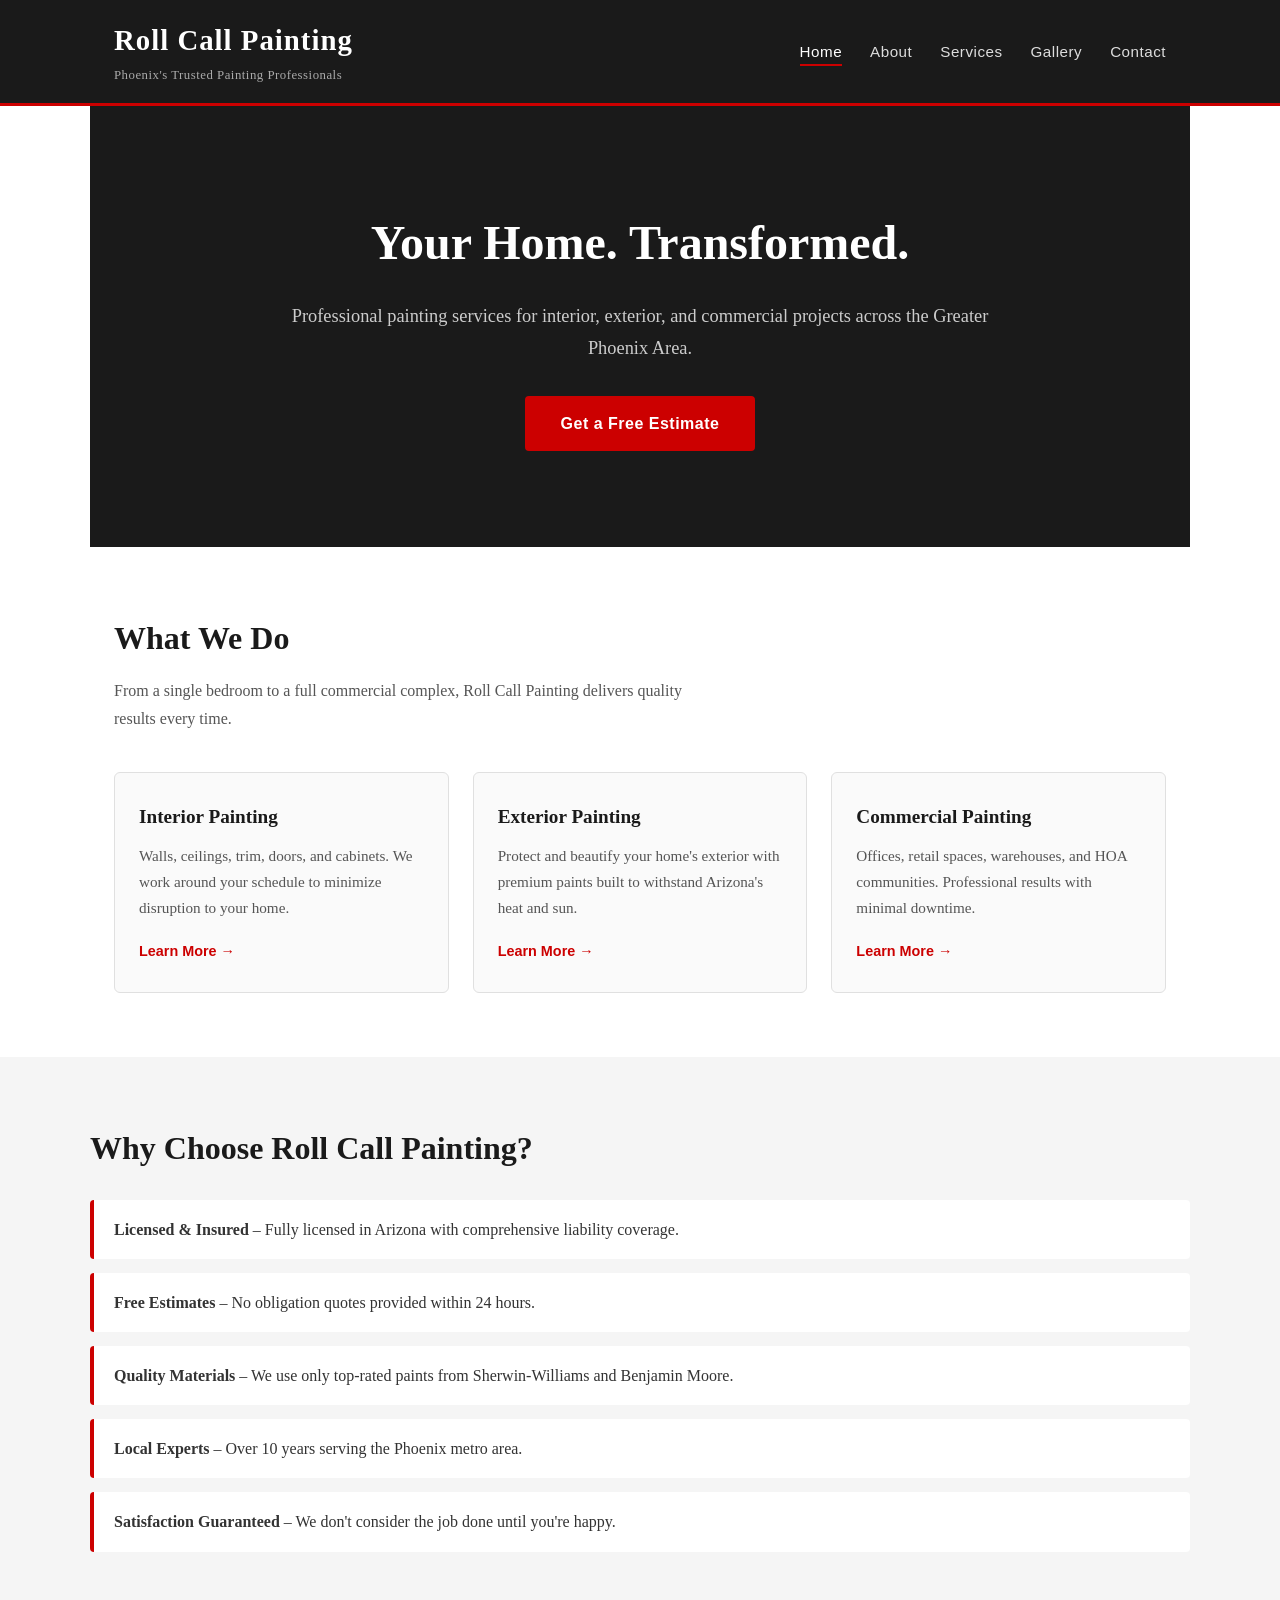
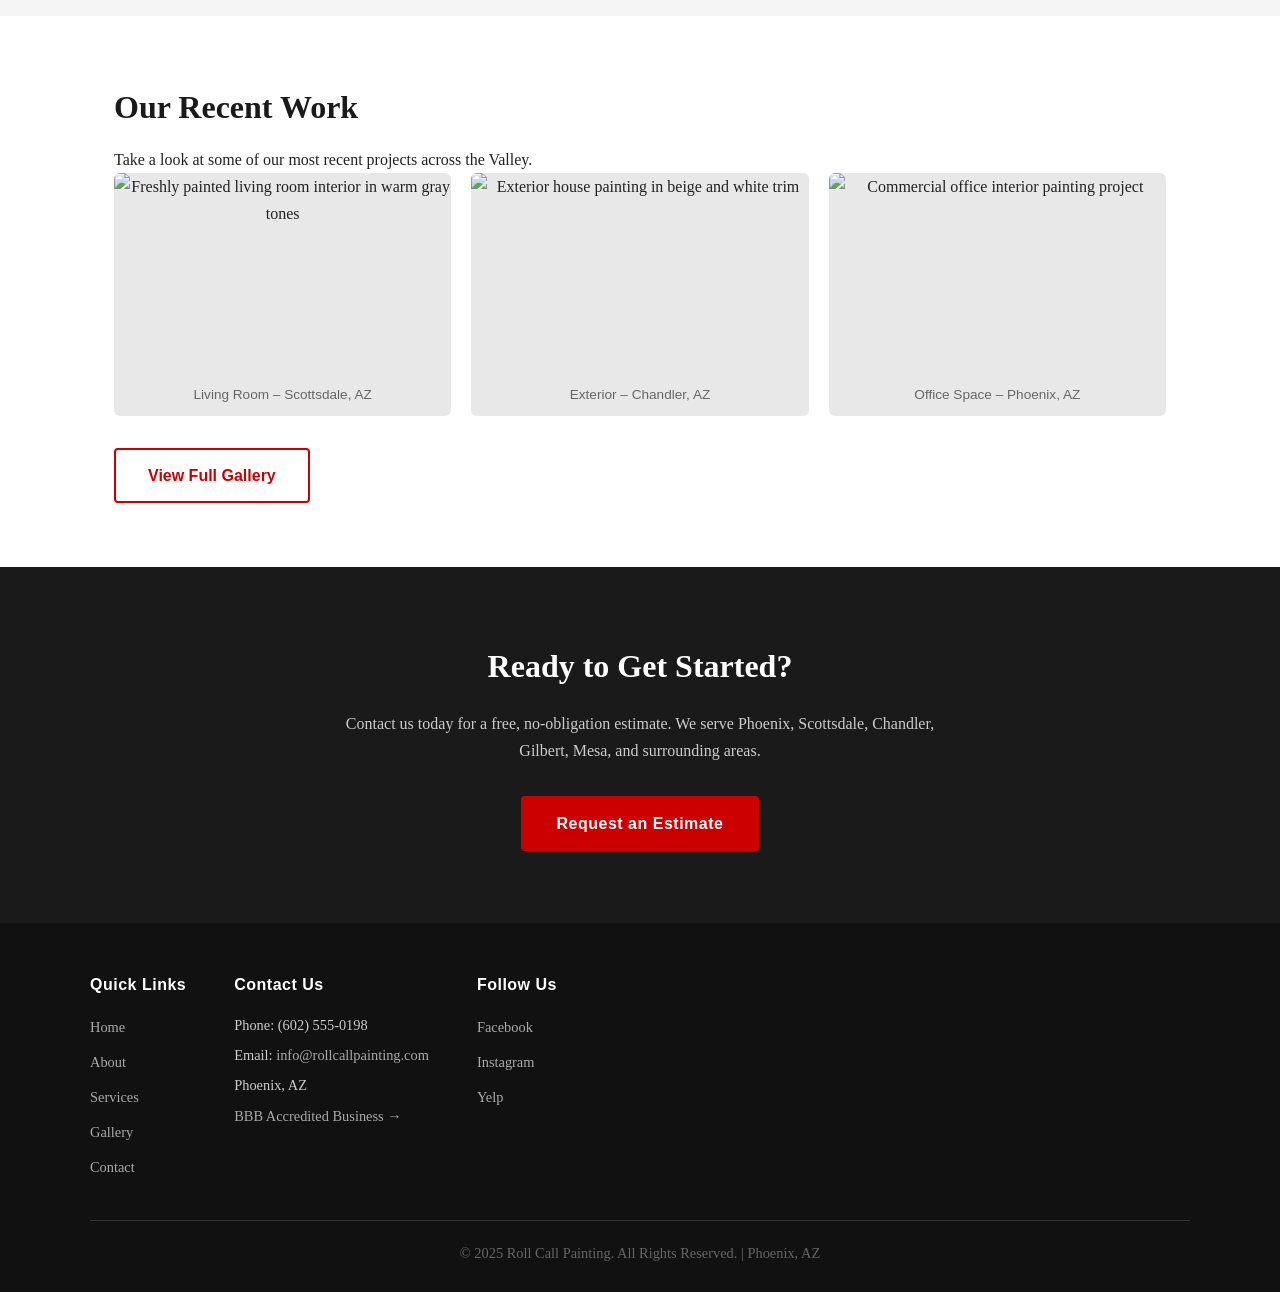
==== index.html @ e5b6031d "Add files via upload" ====
<!DOCTYPE html>
<html lang="en">
<head>
  <meta charset="UTF-8" />
  <meta name="viewport" content="width=device-width, initial-scale=1.0" />
  <meta name="description" content="Roll Call Painting – Professional interior, exterior, and commercial painting services in Phoenix, AZ." />
  <meta name="keywords" content="painting, interior painting, exterior painting, commercial painting, Phoenix, Arizona" />
  <meta name="author" content="Roll Call Painting" />
  <title>Roll Call Painting | Home</title>
  <link rel="stylesheet" href="styles.css" />
</head>
<body>

  <header>
    <div class="header-inner">
      <div class="logo">
        <h1>Roll Call Painting</h1>
        <p class="tagline">Phoenix's Trusted Painting Professionals</p>
      </div>
      <nav>
        <ul>
          <li><a href="index.html" class="active">Home</a></li>
          <li><a href="about.html">About</a></li>
          <li><a href="services.html">Services</a></li>
          <li><a href="gallery.html">Gallery</a></li>
          <li><a href="contact.html">Contact</a></li>
        </ul>
      </nav>
    </div>
  </header>

  <main>

    <!-- Hero Section -->
    <section class="hero">
      <div class="hero-content">
        <h2>Your Home. Transformed.</h2>
        <p>Professional painting services for interior, exterior, and commercial projects across the Greater Phoenix Area.</p>
        <a href="contact.html" class="btn-primary">Get a Free Estimate</a>
      </div>
    </section>

    <!-- Services Overview -->
    <section class="services-overview">
      <h2>What We Do</h2>
      <p class="section-intro">From a single bedroom to a full commercial complex, Roll Call Painting delivers quality results every time.</p>
      <div class="service-cards">
        <div class="card">
          <h3>Interior Painting</h3>
          <p>Walls, ceilings, trim, doors, and cabinets. We work around your schedule to minimize disruption to your home.</p>
          <a href="services.html">Learn More &rarr;</a>
        </div>
        <div class="card">
          <h3>Exterior Painting</h3>
          <p>Protect and beautify your home's exterior with premium paints built to withstand Arizona's heat and sun.</p>
          <a href="services.html">Learn More &rarr;</a>
        </div>
        <div class="card">
          <h3>Commercial Painting</h3>
          <p>Offices, retail spaces, warehouses, and HOA communities. Professional results with minimal downtime.</p>
          <a href="services.html">Learn More &rarr;</a>
        </div>
      </div>
    </section>

    <!-- Why Choose Us -->
    <section class="why-us">
      <h2>Why Choose Roll Call Painting?</h2>
      <ul class="reasons-list">
        <li><strong>Licensed &amp; Insured</strong> – Fully licensed in Arizona with comprehensive liability coverage.</li>
        <li><strong>Free Estimates</strong> – No obligation quotes provided within 24 hours.</li>
        <li><strong>Quality Materials</strong> – We use only top-rated paints from Sherwin-Williams and Benjamin Moore.</li>
        <li><strong>Local Experts</strong> – Over 10 years serving the Phoenix metro area.</li>
        <li><strong>Satisfaction Guaranteed</strong> – We don't consider the job done until you're happy.</li>
      </ul>
    </section>

    <!-- Gallery Preview -->
    <section class="gallery-preview">
      <h2>Our Recent Work</h2>
      <p>Take a look at some of our most recent projects across the Valley.</p>
      <div class="gallery-grid">
        <figure>
          <img src="images/interior1.jpg" alt="Freshly painted living room interior in warm gray tones" />
          <figcaption>Living Room – Scottsdale, AZ</figcaption>
        </figure>
        <figure>
          <img src="images/exterior1.jpg" alt="Exterior house painting in beige and white trim" />
          <figcaption>Exterior – Chandler, AZ</figcaption>
        </figure>
        <figure>
          <img src="images/commercial1.jpg" alt="Commercial office interior painting project" />
          <figcaption>Office Space – Phoenix, AZ</figcaption>
        </figure>
      </div>
      <a href="gallery.html" class="btn-secondary">View Full Gallery</a>
    </section>

    <!-- Contact CTA -->
    <section class="cta">
      <h2>Ready to Get Started?</h2>
      <p>Contact us today for a free, no-obligation estimate. We serve Phoenix, Scottsdale, Chandler, Gilbert, Mesa, and surrounding areas.</p>
      <a href="contact.html" class="btn-primary">Request an Estimate</a>
    </section>

  </main>

  <footer>
    <div class="footer-inner">
      <div class="footer-links">
        <h4>Quick Links</h4>
        <ul>
          <li><a href="index.html">Home</a></li>
          <li><a href="about.html">About</a></li>
          <li><a href="services.html">Services</a></li>
          <li><a href="gallery.html">Gallery</a></li>
          <li><a href="contact.html">Contact</a></li>
        </ul>
      </div>
      <div class="footer-contact">
        <h4>Contact Us</h4>
        <p>Phone: (602) 555-0198</p>
        <p>Email: <a href="contact.html">info@rollcallpainting.com</a></p>
        <p>Phoenix, AZ</p>
        <p><a href="https://www.bbb.org" target="_blank">BBB Accredited Business &rarr;</a></p>
      </div>
      <div class="footer-social">
        <h4>Follow Us</h4>
        <ul>
          <li><a href="https://www.facebook.com" target="_blank">Facebook</a></li>
          <li><a href="https://www.instagram.com" target="_blank">Instagram</a></li>
          <li><a href="https://www.yelp.com" target="_blank">Yelp</a></li>
        </ul>
      </div>
    </div>
    <div class="footer-bottom">
      <p>&copy; 2025 Roll Call Painting. All Rights Reserved. | Phoenix, AZ</p>
    </div>
  </footer>

</body>
</html>
---- styles.css ----
/* =============================================
   Roll Call Painting – styles.css
   External Stylesheet
   ============================================= */

/* === 1. GLOBAL RESET & BASE === */
* {
  margin: 0;
  padding: 0;
  box-sizing: border-box;
}

body {
  font-family: Georgia, 'Times New Roman', serif;
  font-size: 16px;
  line-height: 1.7;
  color: #222222;
  background-color: #ffffff;
}

/* === 2. HEADER === */
header {
  background-color: #1a1a1a;
  color: #ffffff;
  padding: 16px 0;
  position: sticky;
  top: 0;
  z-index: 100;
  border-bottom: 3px solid #cc0000;
}

.header-inner {
  max-width: 1100px;
  margin: 0 auto;
  padding: 0 24px;
  display: flex;
  align-items: center;
  justify-content: space-between;
}

.logo h1 {
  font-size: 1.8rem;
  font-weight: 700;
  color: #ffffff;
  letter-spacing: 1px;
}

.logo .tagline {
  font-size: 0.8rem;
  color: #aaaaaa;
  letter-spacing: 0.5px;
}

/* === 3. NAVIGATION === */
nav ul {
  list-style: none;
  display: flex;
  gap: 28px;
}

nav ul li a {
  color: #dddddd;
  text-decoration: none;
  font-family: Arial, Helvetica, sans-serif;
  font-size: 0.95rem;
  font-weight: 500;
  letter-spacing: 0.5px;
  padding-bottom: 4px;
  border-bottom: 2px solid transparent;
  transition: color 0.2s, border-color 0.2s;
}

nav ul li a:hover,
nav ul li a.active {
  color: #ffffff;
  border-bottom: 2px solid #cc0000;
}

/* === 4. HERO SECTION === */
.hero {
  background-color: #1a1a1a;
  color: #ffffff;
  padding: 96px 24px;
  text-align: center;
}

.hero-content {
  max-width: 700px;
  margin: 0 auto;
}

.hero h2 {
  font-size: 3rem;
  font-weight: 700;
  margin-bottom: 18px;
  color: #ffffff;
}

.hero p {
  font-size: 1.15rem;
  color: #cccccc;
  margin-bottom: 32px;
}

/* === 5. BUTTONS === */
.btn-primary {
  display: inline-block;
  background-color: #cc0000;
  color: #ffffff;
  text-decoration: none;
  padding: 14px 36px;
  border-radius: 4px;
  font-family: Arial, Helvetica, sans-serif;
  font-size: 1rem;
  font-weight: 700;
  letter-spacing: 0.5px;
  transition: background-color 0.2s;
}

.btn-primary:hover {
  background-color: #aa0000;
}

.btn-secondary {
  display: inline-block;
  background-color: transparent;
  color: #cc0000;
  text-decoration: none;
  padding: 12px 32px;
  border: 2px solid #cc0000;
  border-radius: 4px;
  font-family: Arial, Helvetica, sans-serif;
  font-size: 1rem;
  font-weight: 700;
  transition: background-color 0.2s, color 0.2s;
}

.btn-secondary:hover {
  background-color: #cc0000;
  color: #ffffff;
}

/* === 6. SECTIONS (general) === */
section {
  padding: 64px 24px;
  max-width: 1100px;
  margin: 0 auto;
}

section h2 {
  font-size: 2rem;
  font-weight: 700;
  margin-bottom: 12px;
  color: #1a1a1a;
}

.section-intro {
  color: #555555;
  margin-bottom: 40px;
  max-width: 600px;
}

/* === 7. SERVICE CARDS === */
.service-cards {
  display: flex;
  gap: 24px;
  flex-wrap: wrap;
}

.card {
  flex: 1;
  min-width: 220px;
  border: 1px solid #e0e0e0;
  border-radius: 6px;
  padding: 28px 24px;
  background-color: #fafafa;
}

.card h3 {
  font-size: 1.2rem;
  margin-bottom: 10px;
  color: #1a1a1a;
}

.card p {
  font-size: 0.95rem;
  color: #555555;
  margin-bottom: 16px;
}

.card a {
  color: #cc0000;
  text-decoration: none;
  font-weight: 700;
  font-family: Arial, Helvetica, sans-serif;
  font-size: 0.9rem;
}

.card a:hover {
  text-decoration: underline;
}

/* === 8. WHY US LIST === */
.why-us {
  background-color: #f5f5f5;
  max-width: 100%;
  padding: 64px 24px;
}

.why-us h2 {
  max-width: 1100px;
  margin: 0 auto 24px;
  font-size: 2rem;
}

.reasons-list {
  max-width: 1100px;
  margin: 0 auto;
  list-style: none;
  display: flex;
  flex-direction: column;
  gap: 14px;
}

.reasons-list li {
  padding: 16px 20px;
  background-color: #ffffff;
  border-left: 4px solid #cc0000;
  border-radius: 4px;
  font-size: 1rem;
  color: #333333;
}

/* === 9. GALLERY GRID === */
.gallery-grid {
  display: flex;
  gap: 20px;
  flex-wrap: wrap;
  margin-bottom: 32px;
}

.gallery-grid figure {
  flex: 1;
  min-width: 200px;
  background-color: #e8e8e8;
  border-radius: 6px;
  overflow: hidden;
  text-align: center;
}

.gallery-grid img {
  width: 100%;
  height: 200px;
  object-fit: cover;
  display: block;
}

.gallery-grid figcaption {
  padding: 10px;
  font-size: 0.85rem;
  color: #666666;
  font-family: Arial, Helvetica, sans-serif;
}

/* === 10. CTA SECTION === */
.cta {
  background-color: #1a1a1a;
  color: #ffffff;
  text-align: center;
  max-width: 100%;
  padding: 72px 24px;
}

.cta h2 {
  color: #ffffff;
  margin-bottom: 16px;
}

.cta p {
  color: #cccccc;
  max-width: 600px;
  margin: 0 auto 32px;
}

/* === 11. FOOTER === */
footer {
  background-color: #111111;
  color: #cccccc;
  padding: 48px 24px 0;
}

.footer-inner {
  max-width: 1100px;
  margin: 0 auto;
  display: flex;
  gap: 48px;
  flex-wrap: wrap;
  padding-bottom: 40px;
  border-bottom: 1px solid #333333;
}

footer h4 {
  color: #ffffff;
  font-family: Arial, Helvetica, sans-serif;
  font-size: 1rem;
  margin-bottom: 14px;
  letter-spacing: 0.5px;
}

.footer-links ul,
.footer-social ul {
  list-style: none;
  display: flex;
  flex-direction: column;
  gap: 8px;
}

footer a {
  color: #aaaaaa;
  text-decoration: none;
  font-size: 0.9rem;
  transition: color 0.2s;
}

footer a:hover {
  color: #cc0000;
}

footer p {
  font-size: 0.9rem;
  margin-bottom: 6px;
}

.footer-bottom {
  max-width: 1100px;
  margin: 0 auto;
  padding: 20px 0;
  text-align: center;
  font-size: 0.8rem;
  color: #666666;
}

/* === 12. FORM STYLES === */
form {
  display: flex;
  flex-direction: column;
  gap: 16px;
  max-width: 560px;
}

form label {
  font-family: Arial, Helvetica, sans-serif;
  font-size: 0.9rem;
  font-weight: 600;
  color: #333333;
  display: block;
  margin-bottom: 4px;
}

form input,
form select,
form textarea {
  width: 100%;
  padding: 10px 14px;
  border: 1px solid #cccccc;
  border-radius: 4px;
  font-size: 1rem;
  font-family: Georgia, serif;
  color: #222222;
  background-color: #fafafa;
}

form input:focus,
form select:focus,
form textarea:focus {
  outline: none;
  border-color: #cc0000;
  background-color: #ffffff;
}

form textarea {
  min-height: 120px;
  resize: vertical;
}

form button[type="submit"] {
  background-color: #cc0000;
  color: #ffffff;
  border: none;
  padding: 14px 32px;
  font-size: 1rem;
  font-family: Arial, Helvetica, sans-serif;
  font-weight: 700;
  border-radius: 4px;
  cursor: pointer;
  transition: background-color 0.2s;
}

form button[type="submit"]:hover {
  background-color: #aa0000;
}

/* === 13. TABLE STYLES === */
table {
  width: 100%;
  border-collapse: collapse;
  margin: 24px 0;
  font-size: 0.95rem;
}

table th {
  background-color: #1a1a1a;
  color: #ffffff;
  padding: 12px 16px;
  text-align: left;
  font-family: Arial, Helvetica, sans-serif;
}

table td {
  padding: 12px 16px;
  border-bottom: 1px solid #e0e0e0;
  color: #333333;
}

table tr:nth-child(even) {
  background-color: #f8f8f8;
}

table tr:hover {
  background-color: #fff3f3;
}

/* === 14. IMAGES === */
img {
  max-width: 100%;
  height: auto;
  display: block;
}

/* === 15. RESPONSIVE === */
@media (max-width: 768px) {
  .header-inner {
    flex-direction: column;
    gap: 16px;
    text-align: center;
  }

  nav ul {
    flex-wrap: wrap;
    justify-content: center;
    gap: 16px;
  }

  .hero h2 {
    font-size: 2rem;
  }

  .service-cards {
    flex-direction: column;
  }

  .footer-inner {
    flex-direction: column;
    gap: 28px;
  }
}
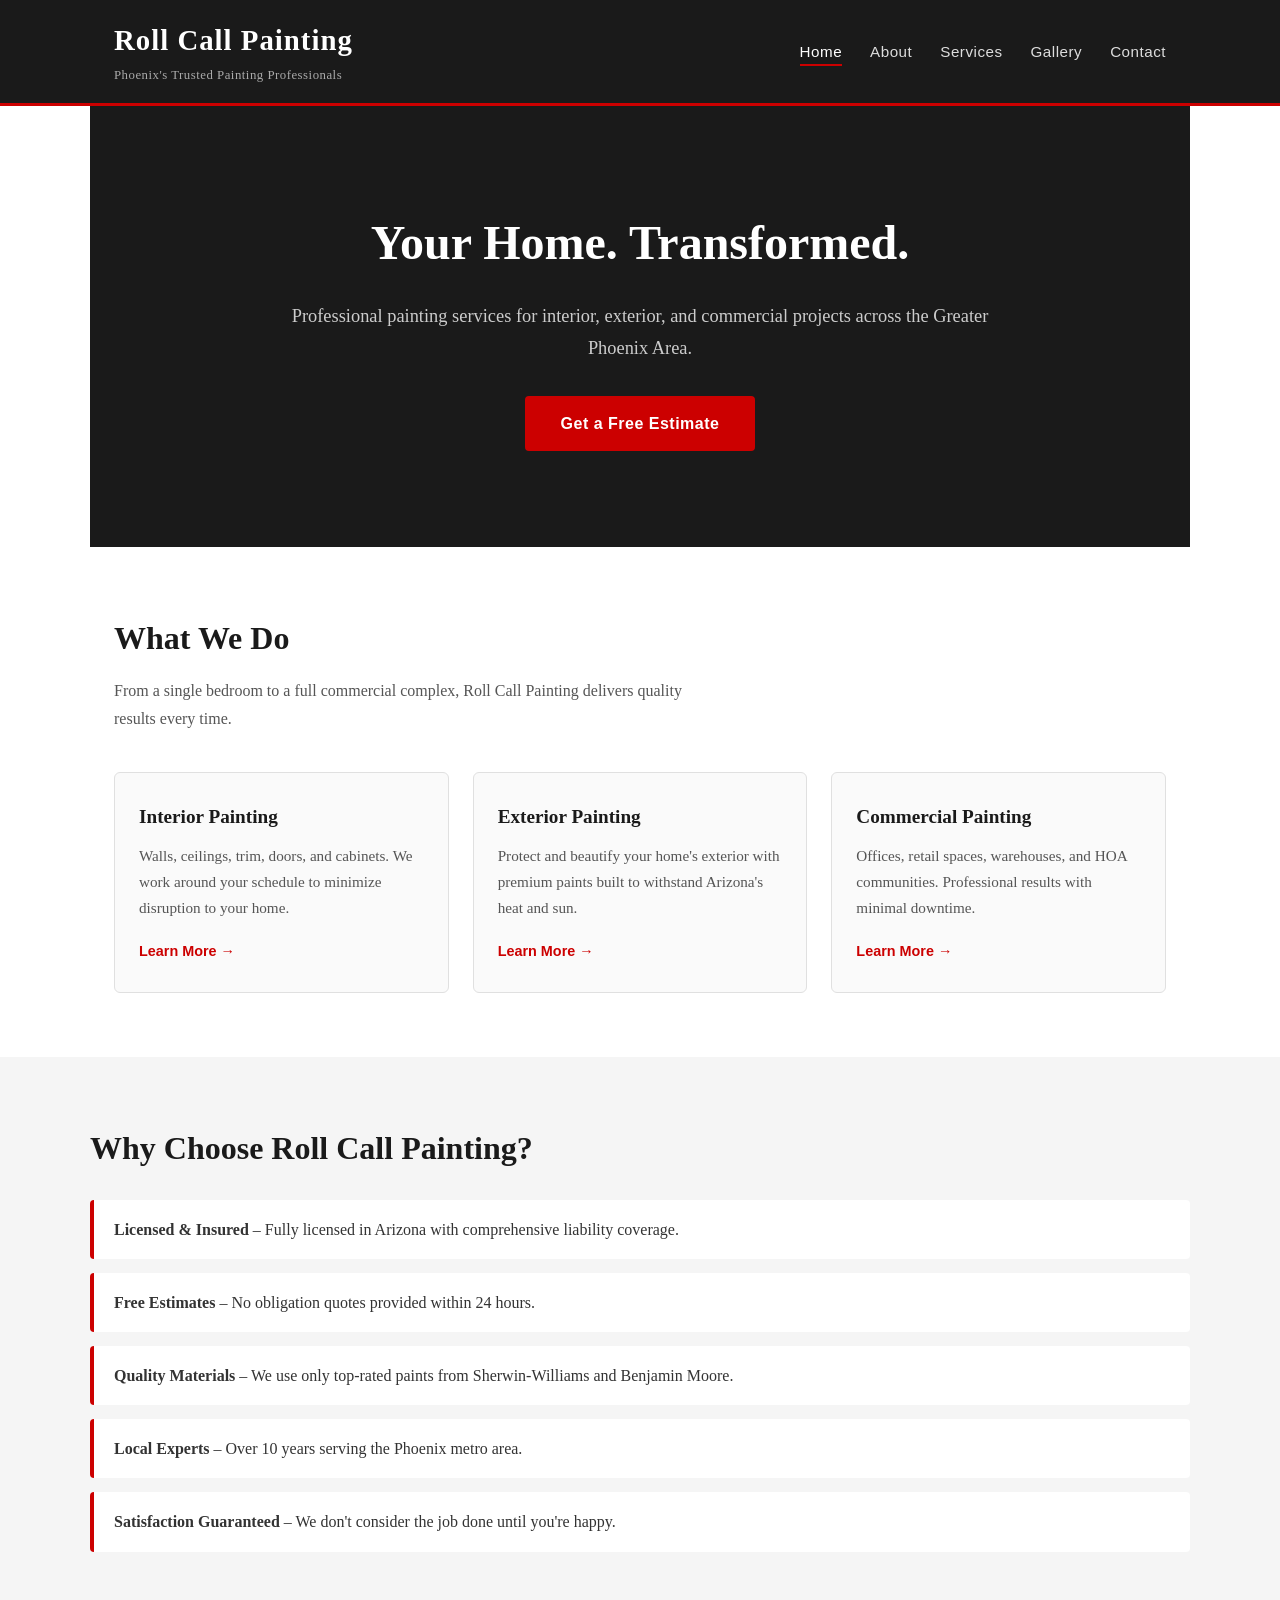
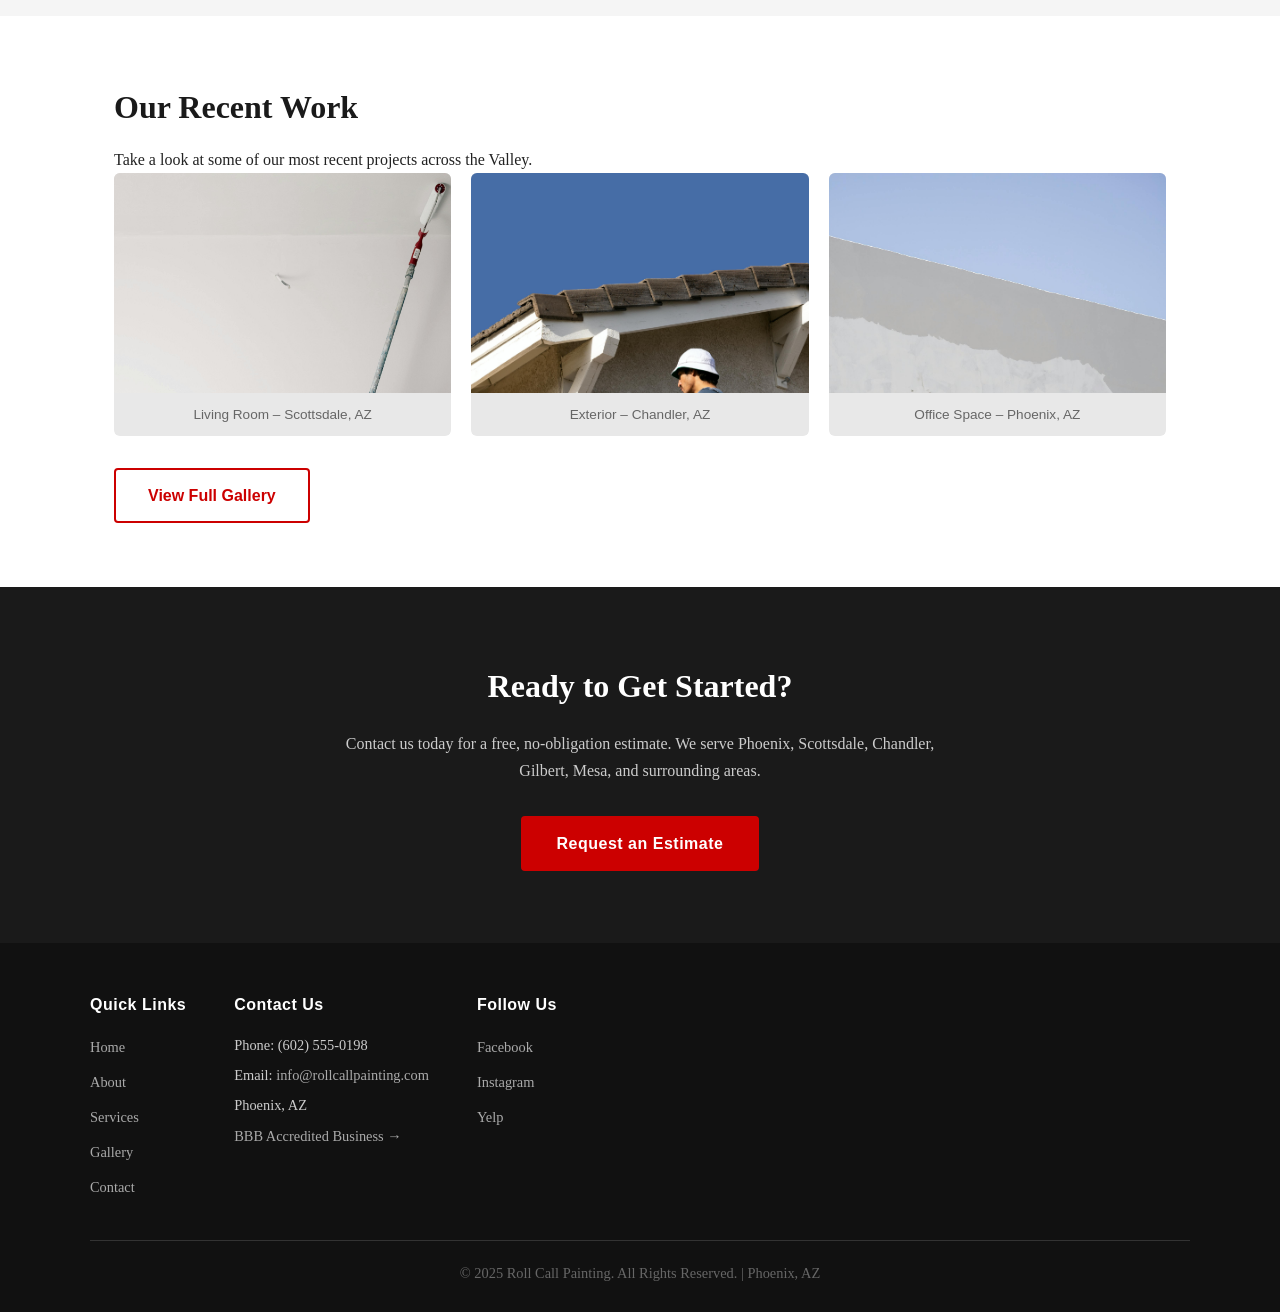
==== commit 0ca1a4b2: "Update index.html" ====
--- a/index.html
+++ b/index.html
@@ -1,5 +1,16 @@
 <!DOCTYPE html>
 <html lang="en">
+
+<!-- Google tag (gtag.js) -->
+<script async src="https://www.googletagmanager.com/gtag/js?id=G-68002BZHS8"></script>
+<script>
+  window.dataLayer = window.dataLayer || [];
+  function gtag(){dataLayer.push(arguments);}
+  gtag('js', new Date());
+
+  gtag('config', 'G-68002BZHS8');
+</script>
+  
 <head>
   <meta charset="UTF-8" />
   <meta name="viewport" content="width=device-width, initial-scale=1.0" />
@@ -9,8 +20,8 @@
   <title>Roll Call Painting | Home</title>
   <link rel="stylesheet" href="styles.css" />
 </head>
-<body>
 
+<body>  
   <header>
     <div class="header-inner">
       <div class="logo">
--- a/styles.css
+++ b/styles.css
@@ -2,8 +2,6 @@
    Roll Call Painting – styles.css
    External Stylesheet
    ============================================= */
-
-/* === 1. GLOBAL RESET & BASE === */
 * {
   margin: 0;
   padding: 0;
@@ -250,8 +248,9 @@
 
 .gallery-grid img {
   width: 100%;
-  height: 200px;
+  height: 220px;
   object-fit: cover;
+  object-position: center top; 
   display: block;
 }
 
@@ -463,4 +462,104 @@
     flex-direction: column;
     gap: 28px;
   }
-}
+}/* === 16. PAGE HERO (inner pages) === */
+.page-hero {
+  background-color: #222222;
+  color: #ffffff;
+  padding: 64px 24px;
+  text-align: center;
+  max-width: 100%;
+}
+
+.page-hero-content {
+  max-width: 700px;
+  margin: 0 auto;
+}
+
+.page-hero h2 {
+  font-size: 2.4rem;
+  font-weight: 700;
+  color: #ffffff;
+  margin-bottom: 14px;
+}
+
+.page-hero p {
+  font-size: 1.1rem;
+  color: #cccccc;
+}
+
+/* === 17. CONTACT LAYOUT === */
+.contact-layout {
+  display: flex;
+  gap: 48px;
+  flex-wrap: wrap;
+  max-width: 1100px;
+  margin: 0 auto;
+  padding: 64px 24px;
+}
+
+.contact-form-wrap {
+  flex: 2;
+  min-width: 300px;
+}
+
+.contact-form-wrap h2 {
+  font-size: 1.8rem;
+  margin-bottom: 12px;
+  color: #1a1a1a;
+}
+
+.contact-form-wrap p {
+  color: #555555;
+  margin-bottom: 28px;
+}
+
+.contact-info-wrap {
+  flex: 1;
+  min-width: 240px;
+}
+
+.contact-info-wrap h2 {
+  font-size: 1.8rem;
+  margin-bottom: 24px;
+  color: #1a1a1a;
+}
+
+.contact-detail {
+  margin-bottom: 28px;
+  padding-bottom: 28px;
+  border-bottom: 1px solid #eeeeee;
+}
+
+.contact-detail h3 {
+  font-size: 1rem;
+  font-family: Arial, Helvetica, sans-serif;
+  font-weight: 700;
+  color: #cc0000;
+  margin-bottom: 6px;
+  text-transform: uppercase;
+  letter-spacing: 0.5px;
+}
+
+.contact-detail p {
+  font-size: 0.95rem;
+  color: #333333;
+  margin-bottom: 4px;
+}
+
+/* === 18. ABOUT AREA SECTION === */
+.about-story,
+.about-team,
+.about-area,
+.about-values {
+  max-width: 1100px;
+  margin: 0 auto;
+  padding: 48px 24px;
+}
+
+.about-story p,
+.about-team p,
+.about-area p {
+  margin-bottom: 16px;
+  color: #444444;
+}
